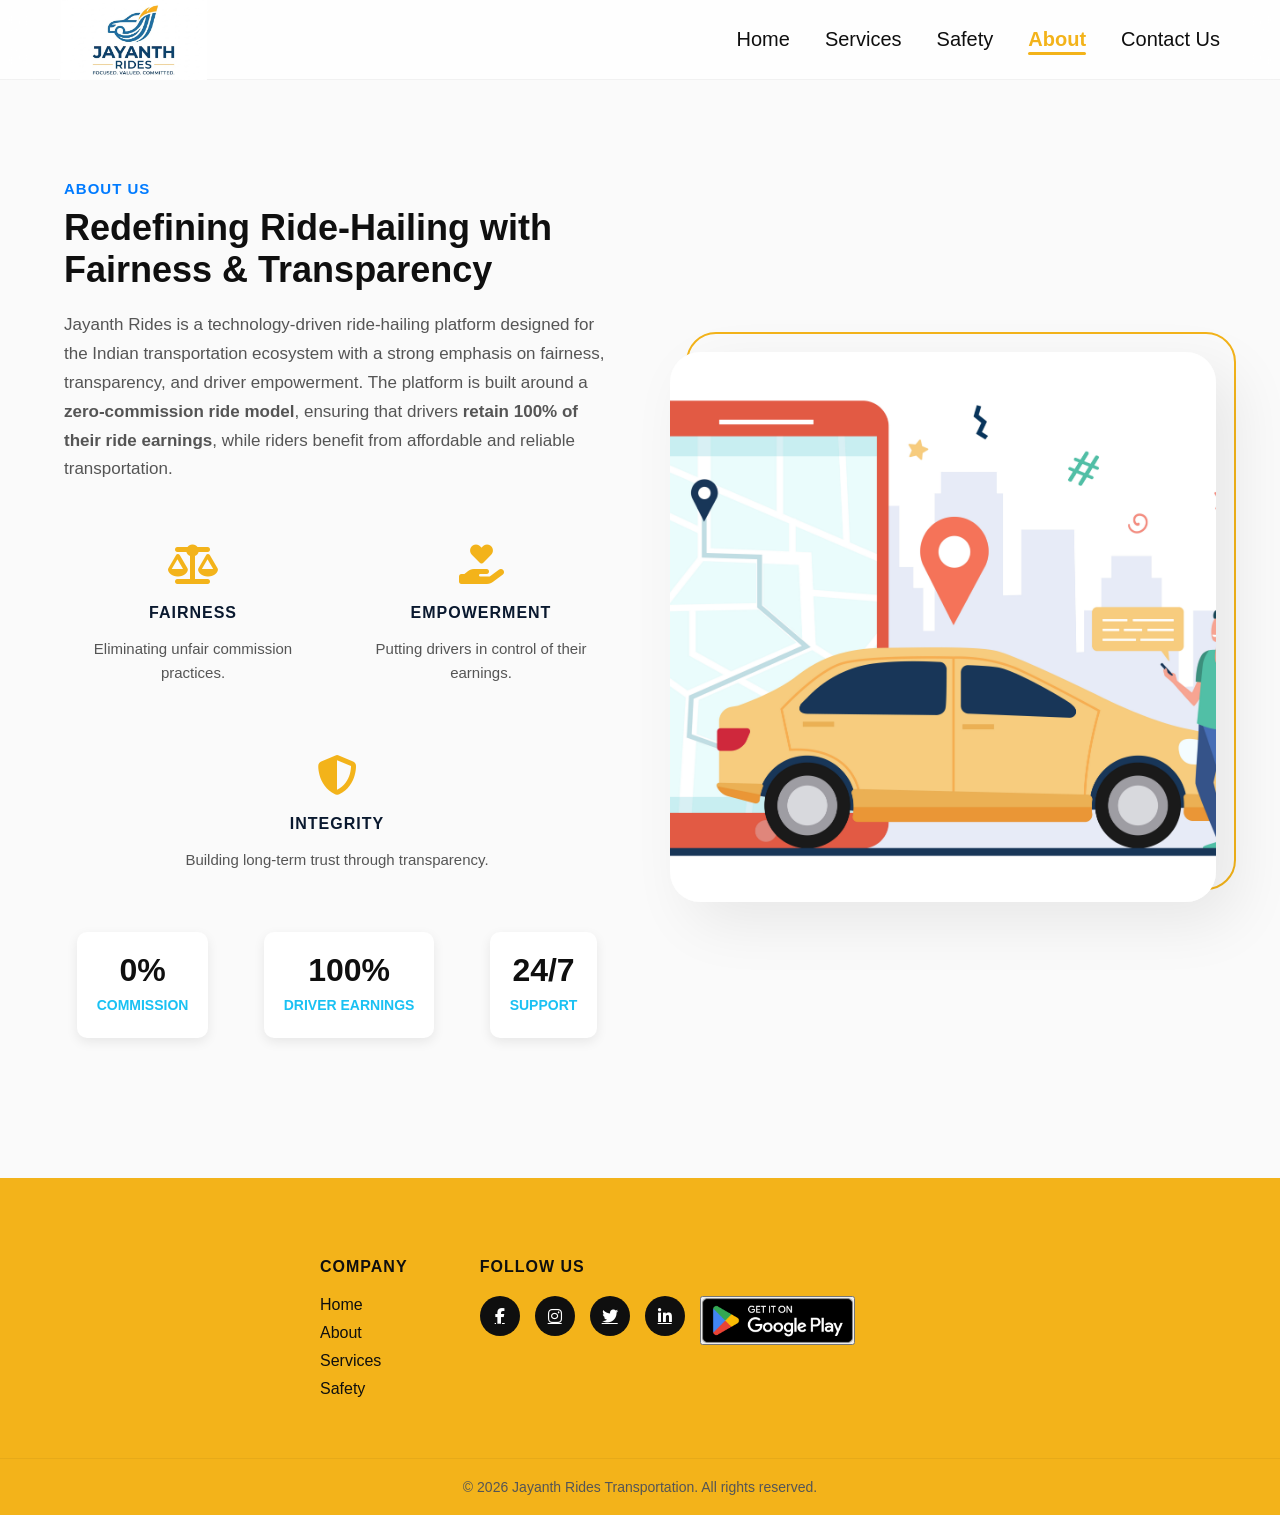
==== about.html @ 14e4a8d8 "Ride hailing" ====
<!DOCTYPE html>
<html lang="en">

<head>
  <meta charset="UTF-8">
  <title>Jayanth Rides</title>
  <meta name="viewport" content="width=device-width, initial-scale=1.0">
  <link rel="stylesheet" href="about.css">
   <link rel="stylesheet" href="https://cdnjs.cloudflare.com/ajax/libs/font-awesome/6.5.0/css/all.min.css">
</head>

<body class="about-page">

  <!-- NAVBAR -->
  <nav id="navbar">
    <div class="nav-container">
    <a href="index.html" class="logo">
        <img src="assets/logo.png" alt="Jayanth Rides Logo">
    </a>
    <ul id="navLinks">
      <li><a href="index.html">Home</a></li>
       <li><a href="services.html">Services</a></li>
      <li><a href="safety.html">Safety</a></li>
      <li><a href="about.html" class="active">About</a></li>
      <li><a href="contact.html">Contact Us</a></li>
    </ul>
         <div class="menu-icon" onclick="toggleMenu()">☰</div>
         </div>
  </nav>

  <!-- ABOUT SECTION -->
  <section class="about-premium">
    <div class="about-container">
      <div class="about-text">
        <h5 class="tag">ABOUT US</h5>
        <h2>Redefining Ride-Hailing with Fairness & Transparency</h2>
        <p>
          Jayanth Rides is a technology-driven ride-hailing platform designed for the Indian
          transportation ecosystem with a strong emphasis on fairness, transparency, and driver
          empowerment. The platform is built around a <b>zero-commission ride model</b>, ensuring
          that drivers <b>retain 100% of their ride earnings</b>, while riders benefit from affordable and
          reliable transportation.
        </p>
        <div class="values-grid">
        <div class="value-item">
          <i class="fas fa-balance-scale"></i>
          <h4>Fairness</h4>
          <p>Eliminating unfair commission practices.</p>
        </div>
        <div class="value-item">
          <i class="fas fa-hand-holding-heart"></i>
          <h4>Empowerment</h4>
          <p>Putting drivers in control of their earnings.</p>
        </div>
        <div class="value-item">
          <i class="fas fa-shield-alt"></i>
          <h4>Integrity</h4>
          <p>Building long-term trust through transparency.</p>
        </div>
      </div>
        <div class="about-highlights">
          <div class="highlight">
            <h3>0%</h3>
            <p>Commission</p>
          </div>
          <div class="highlight">
            <h3>100%</h3>
            <p>Driver Earnings</p>
          </div>
          <div class="highlight">
            <h3>24/7</h3>
            <p>Support</p>
          </div>
        </div>
      </div>
      <div class="about-image">
        <img src="assets/about.jpg" alt="Ride Experience">
      </div>
    </div>
  </section>

  <!-- FOOTER -->
<footer>
        <div class="footer-container">
            <div class="footer-links">
                <h3>Company</h3>
                <a href="index.html">Home</a>
                <a href="about.html">About</a>
                <a href="services.html">Services</a>
                <a href="safety.html">Safety</a>
            </div>
            <div class="social-section">
                <h3>Follow Us</h3>
                <div class="social-icons">
                    <a href="#"><i class="fab fa-facebook-f"></i></a>
                    <a href="#"><i class="fab fa-instagram"></i></a>
                    <a href="#"><i class="fab fa-twitter"></i></a>
                    <a href="#"><i class="fab fa-linkedin-in"></i></a>
                    <button><img src="assets/play.png" alt="Get it on Google Play" class="play-store-btn"></button>
                </div>
            </div>
        </div>
        <p class="copyright">© 2026 Jayanth Rides Transportation. All rights reserved.</p>
    </footer>
  <script src="script.js"></script>
</body>

</html>
---- about.css ----
/* --- Global Styles --- */
:root {
    --primary-black: #0f0f0f;
    --accent-gold: #f3b31a;
    --soft-white: #ffffff;
    --text-muted: #555555;
    --glass-bg: rgba(255, 255, 255, 0.8);
    --transition-smooth: all 0.4s cubic-bezier(0.165, 0.84, 0.44, 1);
}

* {
    margin: 0;
    padding: 0;
    box-sizing: border-box;
    font-family: 'Inter', sans-serif;
}

body {
    background-color: #fafafa;
    color: var(--primary-black);
    overflow-x: hidden;
}

/* ---  Navbar Styling --- */
#navbar {
    background: var(--glass-bg);
    backdrop-filter: blur(15px);
    height: 80px;
    display: flex;
    align-items: center;
    position: sticky;
    top: 0;
    z-index: 1000;
    border-bottom: 1px solid rgba(0,0,0,0.05);
}

.nav-container {
    width: 100%;
    max-width: 1200px;
    margin: 0 auto;
    display: flex;
    justify-content: space-between;
    align-items: center;
    padding: 0 20px
}
.logo img {
    height: 80px;       
    width: auto;
    display: block;
}

.logo {
    display: flex;
    align-items: center;
}

#navLinks {
    display: flex;
    list-style: none;
    gap: 35px;
}

#navLinks a {
    text-decoration: none;
    color: var(--primary-black);
    font-weight: 500;
    font-size: 20px;
    transition: var(--transition-smooth);
}

#navLinks a:hover {
    color: var(--accent-gold);
}
#navLinks li a.active {
    color: var(--accent-gold); 
    position: relative;
    font-weight: 600;
}
#navLinks li a.active::after {
    content: '';
    position: absolute;
    bottom: -5px;
    left: 0;
    width: 100%;
    height: 3px;
    background-color: var(--accent-gold);
    border-radius: 2px;
}
.menu-icon {
    display: none;
    font-size: 24px;
    cursor: pointer;
}
/* Nav bar for ipad Air*/
@media (min-width: 769px) and (max-width: 1024px) {
    .menu-icon {
        display: none !important;
    }

    #navLinks {
        display: flex !important; 
        flex-direction: row !important;
        gap: 20px; 
    }

    .about-container {
        grid-template-columns: 1fr; 
        text-align: center;
    }

    .about-image img {
        height: 450px;
    }
}

/* MENU ICON for mobile and ipad mini screen */
@media (max-width: 768px) {
    .menu-icon {
        display: block !important;
        z-index: 1002;
    }

    #navLinks {
        display: none; 
        flex-direction: column;
        position: absolute;
        top: 80px;
        left: 0;
        width: 100%;
        background: white;
        padding: 30px 0;
        box-shadow: 0 10px 20px rgba(0,0,0,0.1);
        z-index: 1001;
    }

    #navLinks.active {
        display: flex !important;
    }

    #navLinks li {
        margin: 15px 0;
        text-align: center;
    }

    .about-text h2 {
        font-size: 35px;
    }

    .about-highlights {
        justify-content: center;
        flex-wrap: wrap;
    }

    .about-image img {
        height: 350px;
    }

    .about-image::before {
        display: none; 
    }
}
/* --- About Section  --- */
.about-premium {
    padding: 100px 0;
    min-height: calc(100vh - 80px);
    display: flex;
    align-items: center;
}

.about-container {
    width: 90%;
    max-width: 1200px;
    margin: 0 auto;
    display: grid;
    grid-template-columns: 1fr 1fr;
    gap: 60px;
    align-items: center;
}

.tag {
  color: #007bff;
  font-size: 15px;
  margin-bottom: 10px;
  letter-spacing: 1px;
}

.about-text h2 {
    font-size: 36px;
  margin-bottom: 20px;
}

.about-text p {
  color: #555;
  line-height: 1.7;
  margin-bottom: 15px;
  font-size: 17px;
}
.values-grid {
    display: flex;
    justify-content: space-around;
    align-items: flex-start;
    gap: 30px;
    margin-top: 40px;
    flex-wrap: wrap; 
}
.value-item {
    flex: 1;
    min-width: 250px; 
    max-width: 350px;
    text-align: center;
    padding: 20px;
    transition: transform 0.3s ease;
}
.value-item i {
    font-size: 40px;
    color: var(--accent-gold); 
    margin-bottom: 20px;
    display: block;
    
}
.value-item h4 {
    font-size: 21;
    color: #0a192f; 
    margin-bottom: 15px;
    font-weight: 700;
    text-transform: uppercase;
    letter-spacing: 1px;
}
.value-item p {
    font-size: 15px;
    color: #555;
    line-height: 1.6;
    margin: 0;
}
.value-item:hover {
    transform: translateY(-10px);
}
@media (max-width: 768px) {
    .values-grid {
        align-items: center;
    }
    
    .value-item {
        width: 100%;
        margin-bottom: 20px;
    }
}

.about-highlights {
    display: flex;
    gap: 30px;
    margin: 40px 0;
    justify-content: space-around;
}
.highlight {
  background: white;
  padding: 20px 20px;
  border-radius: 10px;
  text-align: center;
  box-shadow: 0 4px 12px rgba(0,0,0,0.08);
}
.highlight h3 {
    font-size: 32px;
    color: var(--primary-black);
    margin-bottom: 5px;
}

.highlight p {
    font-size: 14px;
    font-weight: 600;
    text-transform: uppercase;
    color: #1ac1f3;
    margin-bottom: 0;
}

.about-image {
    position: relative;
}

.about-image img {
    width: 100%;
    height: 550px;
    object-fit: cover;
    border-radius: 30px;
    box-shadow: 20px 20px 60px rgba(0,0,0,0.08);
}

.about-image::before {
    content: '';
    position: absolute;
    top: -20px;
    right: -20px;
    width: 100%;
    height: 100%;
    border: 2px solid var(--accent-gold);
    border-radius: 30px;
    z-index: -1;
}

/* --- Mobile Responsive --- */
@media (max-width: 992px) {
    .about-container {
        grid-template-columns: 1fr;
        text-align: center;
    }

    .about-text h2 {
        font-size: 35px;
    }

    .about-highlights {
        justify-content: center;
    }

    .about-image img {
        height: 400px;
    }

    .about-image::before {
        display: none;
    }
    
    #navLinks {
        display: none; 
    }
}

/* FOOTER */
footer {
    background: var(--accent-gold);
    padding: 80px 0 20px;
}

.footer-container {
    width: 50%;
    max-width: 1200px;
    margin: 0 auto;
    display: grid;
    grid-template-columns: 2fr 1fr 1fr;
    gap: 50px;
    margin-bottom: 50px;
}
.footer-container p{
    margin: 10px 0;
}

.footer-links h3, .social-section h3 {
    font-size: 16px;
    margin-bottom: 20px;
    text-transform: uppercase;
    letter-spacing: 1px;
}

.footer-links a {
    display: block;
    text-decoration: none;
    color: var(--primary-black);
    margin-bottom: 10px;
    transition: var(--transition);
}

.footer-links a:hover {
    color: var(--accent-gold);
}

.social-icons {
    display: flex;
    gap: 15px;
}

.social-icons a {
    width: 40px;
    height: 40px;
    background: var(--primary-black);
    color: white;
    display: flex;
    align-items: center;
    justify-content: center;
    border-radius: 50%;
    transition: var(--transition);
}

.social-icons a:hover {
    background: var(--accent-gold);
    color: var(--primary-black);
}

.copyright {
    text-align: center;
    border-top: 1px solid rgba(0,0,0,0.05);
    padding-top: 20px;
    color: var(--text-muted);
    font-size: 14px;
}

@media (max-width: 768px) {
    .footer-container {
        display: flex;
        flex-direction: column; 
        align-items: center;  
        text-align: center;
        gap: 30px;
    }

    .social-icons {
        justify-content: center; 
        flex-wrap: wrap;        
        width: 100%;
    }
}
button .play-store-btn{
 height: 45px;   
  width: auto;    
  display: block;
  cursor: pointer;
}
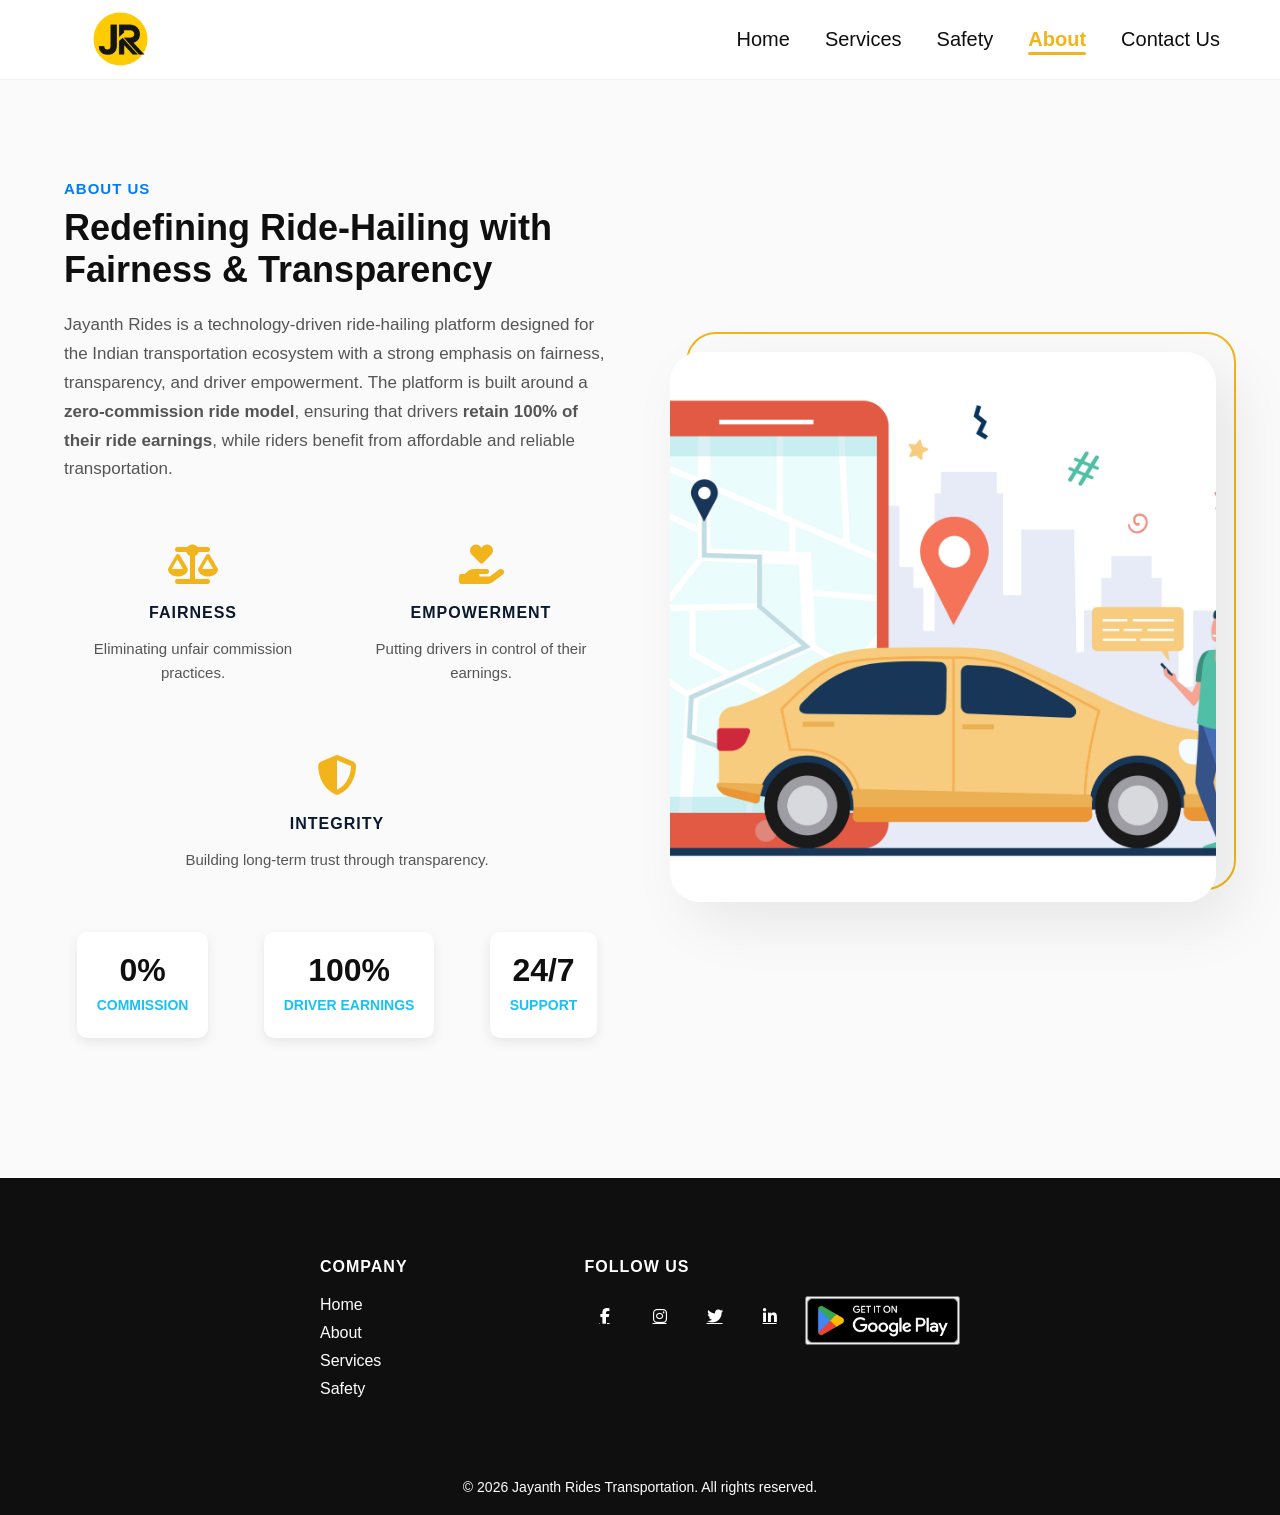
==== commit 2c655c2e: "Commiting last changes" ====
--- a/about.html
+++ b/about.html
@@ -15,7 +15,7 @@
   <nav id="navbar">
     <div class="nav-container">
     <a href="index.html" class="logo">
-        <img src="assets/logo.png" alt="Jayanth Rides Logo">
+        <img src="assets/logo2.png" alt="Jayanth Rides Logo">
     </a>
     <ul id="navLinks">
       <li><a href="index.html">Home</a></li>
--- a/about.css
+++ b/about.css
@@ -2,10 +2,8 @@
 :root {
     --primary-black: #0f0f0f;
     --accent-gold: #f3b31a;
-    --soft-white: #ffffff;
+    --bg-light: #ffffff;
     --text-muted: #555555;
-    --glass-bg: rgba(255, 255, 255, 0.8);
-    --transition-smooth: all 0.4s cubic-bezier(0.165, 0.84, 0.44, 1);
 }
 
 * {
@@ -23,7 +21,7 @@
 
 /* ---  Navbar Styling --- */
 #navbar {
-    background: var(--glass-bg);
+    background: var(--bg-light);
     backdrop-filter: blur(15px);
     height: 80px;
     display: flex;
@@ -327,7 +325,7 @@
 
 /* FOOTER */
 footer {
-    background: var(--accent-gold);
+    background: var(--primary-black);
     padding: 80px 0 20px;
 }
 
@@ -336,7 +334,7 @@
     max-width: 1200px;
     margin: 0 auto;
     display: grid;
-    grid-template-columns: 2fr 1fr 1fr;
+    grid-template-columns: 1fr 1fr;
     gap: 50px;
     margin-bottom: 50px;
 }
@@ -349,12 +347,13 @@
     margin-bottom: 20px;
     text-transform: uppercase;
     letter-spacing: 1px;
+    color: var(--bg-light)
 }
 
 .footer-links a {
     display: block;
     text-decoration: none;
-    color: var(--primary-black);
+    color: var(--bg-light);
     margin-bottom: 10px;
     transition: var(--transition);
 }
@@ -389,7 +388,7 @@
     text-align: center;
     border-top: 1px solid rgba(0,0,0,0.05);
     padding-top: 20px;
-    color: var(--text-muted);
+    color: var(--bg-light);
     font-size: 14px;
 }
 
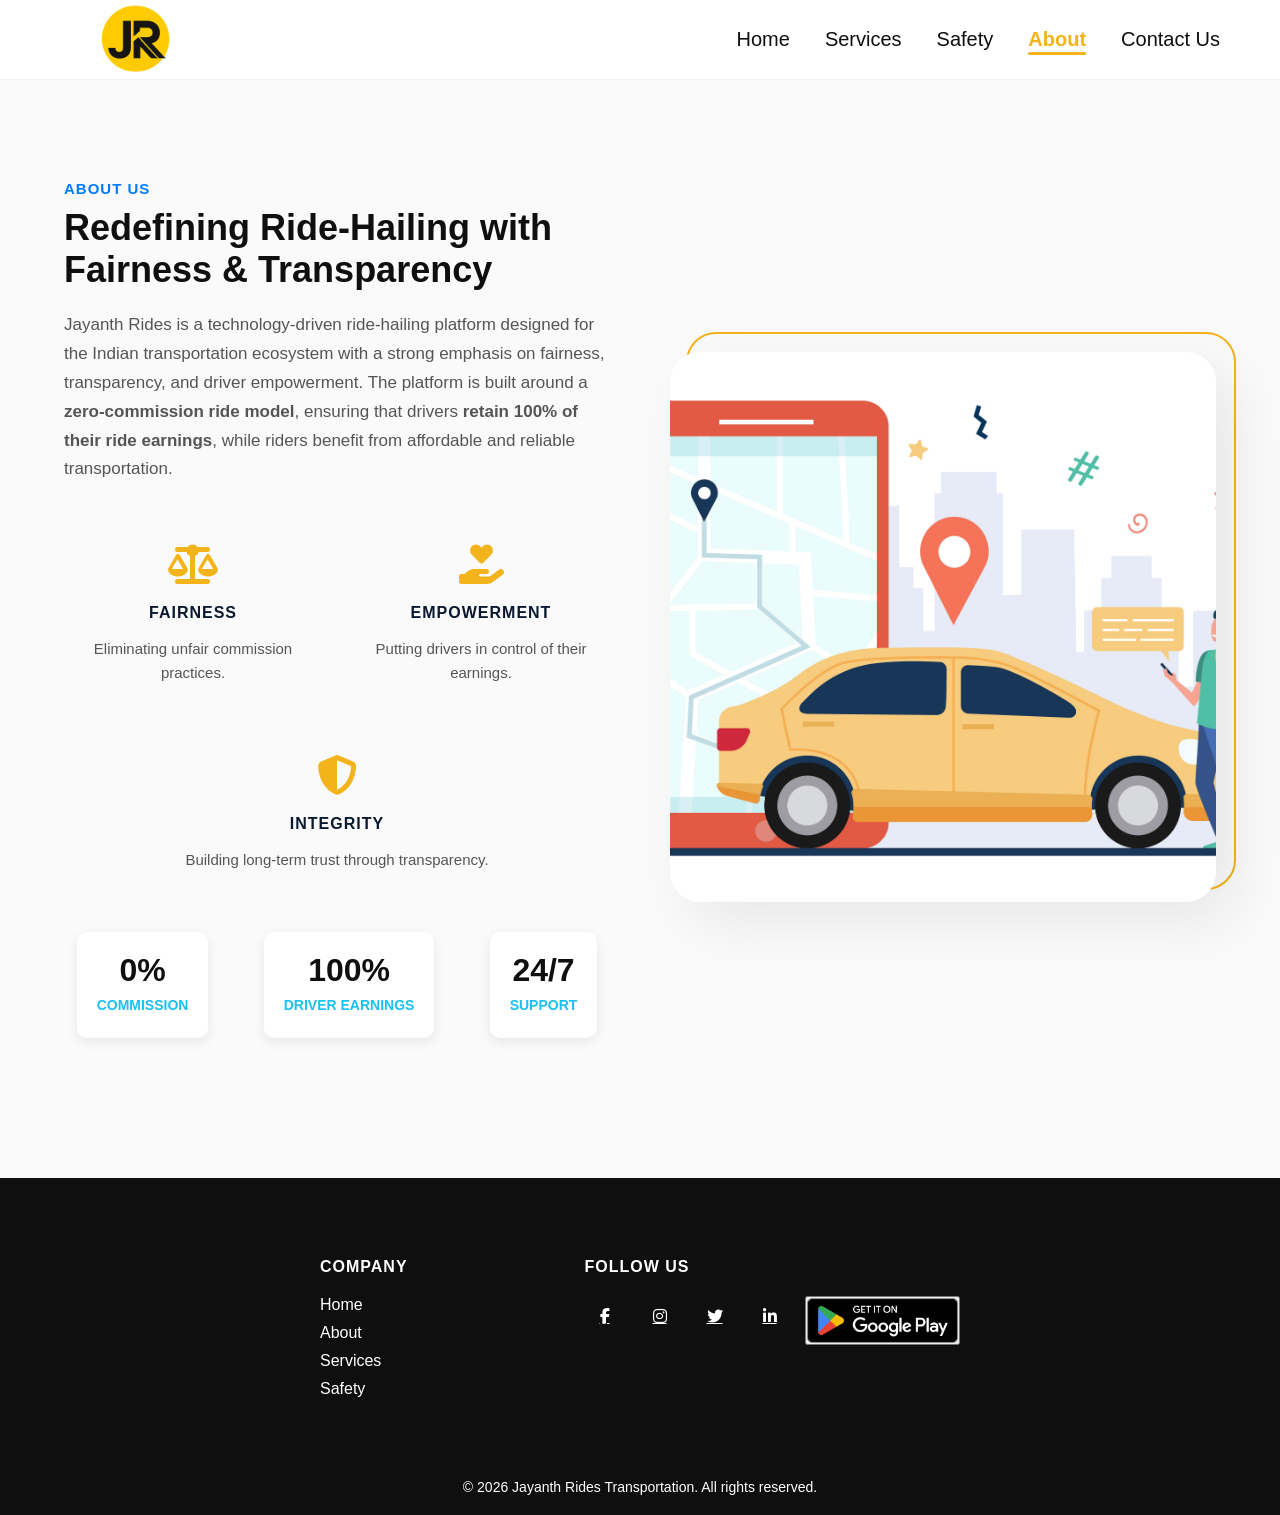
==== commit 82d67575: "changes to logo" ====
--- a/about.html
+++ b/about.html
@@ -24,7 +24,7 @@
       <li><a href="about.html" class="active">About</a></li>
       <li><a href="contact.html">Contact Us</a></li>
     </ul>
-         <div class="menu-icon" onclick="toggleMenu()">☰</div>
+         <div class="menu-icon" onclick="toggleMenu()"><i class="fa fa-bars" style="font-size:36px"></i></div>
          </div>
   </nav>
 
--- a/about.css
+++ b/about.css
@@ -42,14 +42,14 @@
     padding: 0 20px
 }
 .logo img {
-    height: 80px;       
+    height: 100px;       
     width: auto;
     display: block;
 }
-
-.logo {
-    display: flex;
-    align-items: center;
+@media (max-width: 768px){
+    .logo{
+        margin-left: -30px;
+    }
 }
 
 #navLinks {
